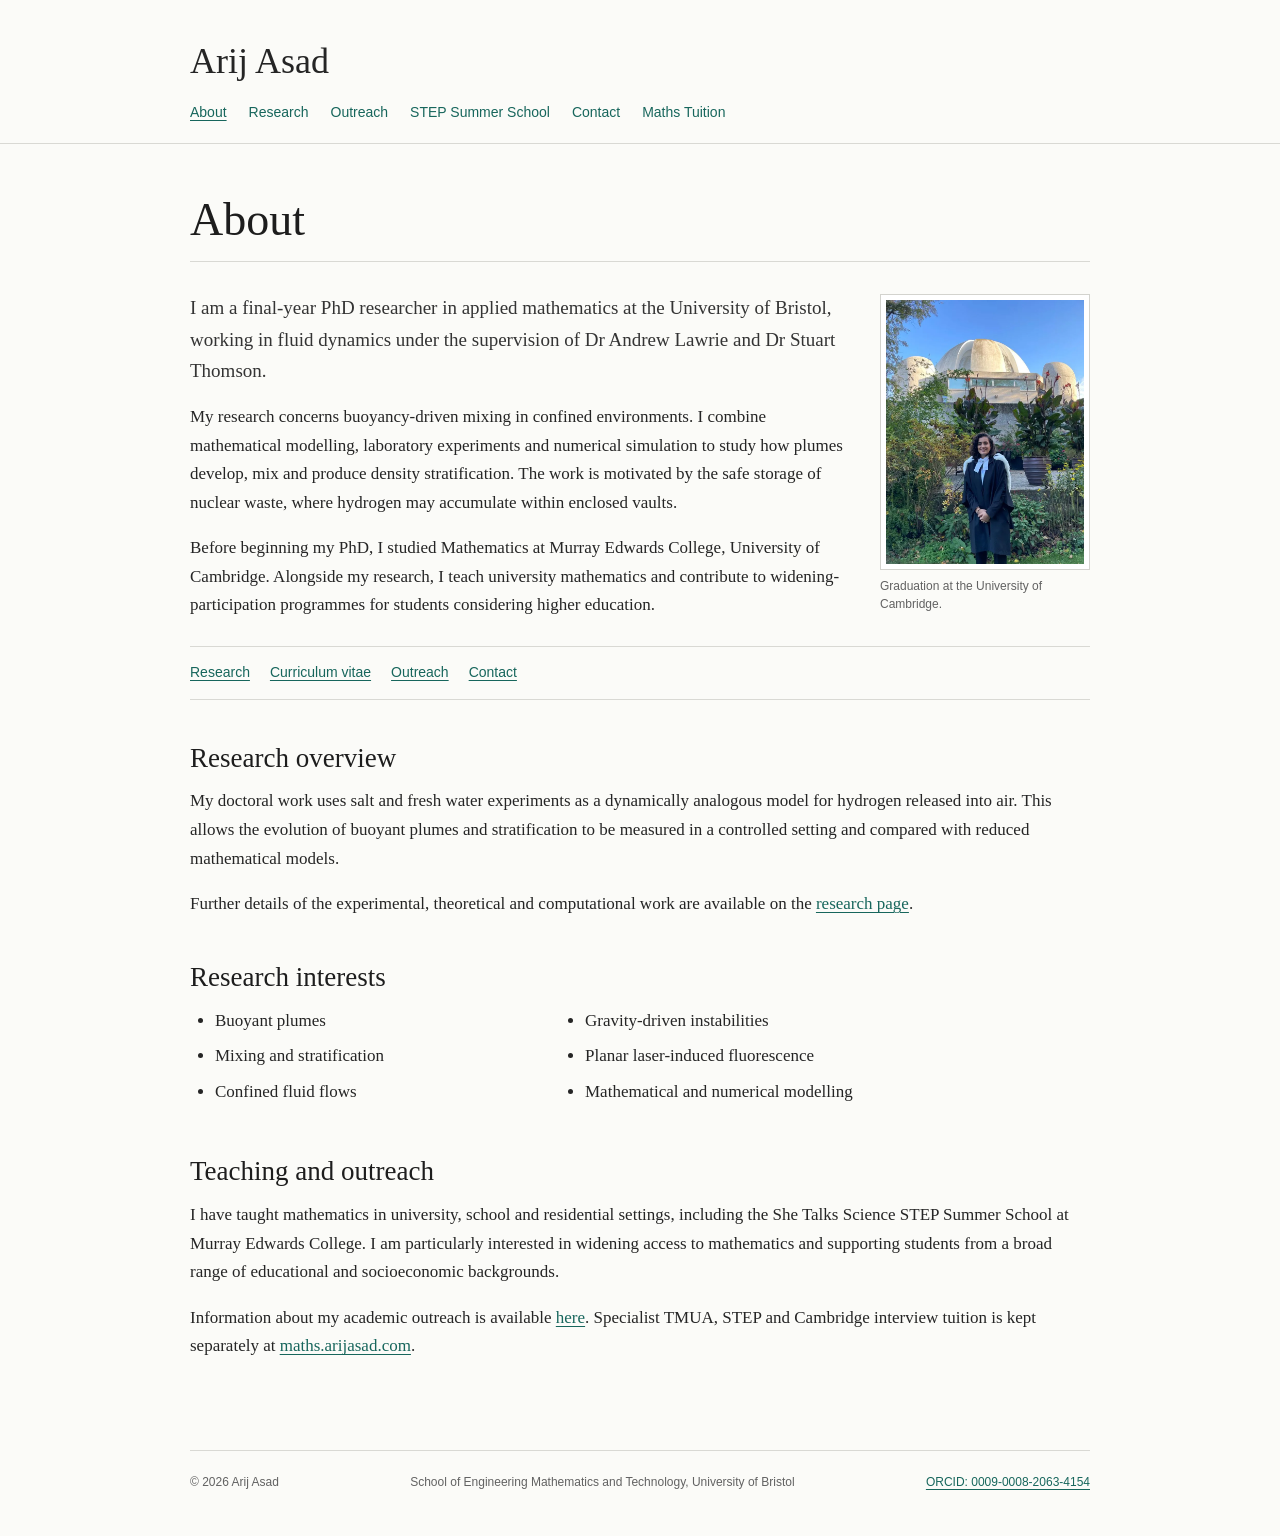
==== index.html @ 9c67d7ee "Connect GitHub to academic profile" ====
<!doctype html>
<html lang="en-GB">
<head>
  <meta charset="utf-8">
  <meta name="viewport" content="width=device-width, initial-scale=1">
  <title>Arij Asad | Applied Mathematics Researcher</title>
  <meta name="description" content="Academic website of Arij Asad, a fluid dynamics researcher at the University of Bristol.">
  <link rel="canonical" href="https://www.arijasad.com/">
  <link rel="icon" href="/favicon.svg" type="image/svg+xml">
  <link rel="stylesheet" href="/site.css">
  <meta property="og:type" content="website">
  <meta property="og:site_name" content="Arij Asad">
  <meta property="og:title" content="Arij Asad | Applied Mathematics Researcher">
  <meta property="og:description" content="Fluid dynamics research, university teaching and mathematics outreach.">
  <meta property="og:url" content="https://www.arijasad.com/">
  <meta property="og:image" content="https://www.arijasad.com/assets/turbulent-plume-research.webp">
  <script type="application/ld+json">
  {
    "@context": "https://schema.org",
    "@type": "ProfilePage",
    "url": "https://www.arijasad.com/",
    "mainEntity": {
      "@type": "Person",
      "name": "Arij Asad",
      "url": "https://www.arijasad.com/",
      "image": "https://www.arijasad.com/assets/arij-cambridge-graduation.webp",
      "jobTitle": "Applied Mathematics Researcher",
      "description": "Final-year PhD researcher in fluid dynamics at the University of Bristol.",
      "affiliation": {
        "@type": "CollegeOrUniversity",
        "name": "University of Bristol",
        "url": "https://www.bristol.ac.uk/"
      },
      "alumniOf": {
        "@type": "CollegeOrUniversity",
        "name": "University of Cambridge",
        "url": "https://www.cam.ac.uk/"
      },
      "sameAs": [
        "https://research-information.bris.ac.uk/en/persons/arij-asad/",
        "https://uk.linkedin.com/in/arij-asad-691b4318a",
        "https://orcid.org/0009-0008-2063-4154",
        "https://github.com/arijasadmaths-sudo"
      ],
      "knowsAbout": [
        "Fluid dynamics",
        "Buoyant plumes",
        "Mixing and stratification",
        "Applied mathematics"
      ]
    }
  }
  </script>
</head>
<body>
  <a class="skip-link" href="#main-content">Skip to content</a>
  <header class="site-header">
    <div class="site-width">
      <a class="site-name" href="/">Arij Asad</a>
      <nav aria-label="Main navigation">
        <a href="/" aria-current="page">About</a>
        <a href="/research/">Research</a>
        <a href="/outreach/">Outreach</a>
        <a href="/she-talks-science-step/">STEP Summer School</a>
        <a href="/contact/">Contact</a>
        <a href="https://maths.arijasad.com/">Maths Tuition</a>
      </nav>
    </div>
  </header>
  <div class="site-width">
    <main id="main-content">
      <h1>About</h1>
      <figure class="home-photo">
        <img src="/assets/arij-cambridge-graduation.webp" alt="Arij Asad at her University of Cambridge graduation" width="768" height="1024">
        <figcaption>Graduation at the University of Cambridge.</figcaption>
      </figure>
      <p class="intro">I am a final-year PhD researcher in applied mathematics at the University of Bristol, working in fluid dynamics under the supervision of Dr Andrew Lawrie and Dr Stuart Thomson.</p>
      <p>My research concerns buoyancy-driven mixing in confined environments. I combine mathematical modelling, laboratory experiments and numerical simulation to study how plumes develop, mix and produce density stratification. The work is motivated by the safe storage of nuclear waste, where hydrogen may accumulate within enclosed vaults.</p>
      <p>Before beginning my PhD, I studied Mathematics at Murray Edwards College, University of Cambridge. Alongside my research, I teach university mathematics and contribute to widening-participation programmes for students considering higher education.</p>
      <div class="quick-links">
        <a href="/research/">Research</a>
        <a href="/assets/arij-asad-cv.pdf">Curriculum vitae</a>
        <a href="/outreach/">Outreach</a>
        <a href="/contact/">Contact</a>
      </div>
      <h2>Research overview</h2>
      <p>My doctoral work uses salt and fresh water experiments as a dynamically analogous model for hydrogen released into air. This allows the evolution of buoyant plumes and stratification to be measured in a controlled setting and compared with reduced mathematical models.</p>
      <p>Further details of the experimental, theoretical and computational work are available on the <a href="/research/">research page</a>.</p>
      <h2>Research interests</h2>
      <ul class="interest-list">
        <li>Buoyant plumes</li><li>Mixing and stratification</li><li>Confined fluid flows</li><li>Gravity-driven instabilities</li><li>Planar laser-induced fluorescence</li><li>Mathematical and numerical modelling</li>
      </ul>
      <h2>Teaching and outreach</h2>
      <p>I have taught mathematics in university, school and residential settings, including the She Talks Science STEP Summer School at Murray Edwards College. I am particularly interested in widening access to mathematics and supporting students from a broad range of educational and socioeconomic backgrounds.</p>
      <p>Information about my academic outreach is available <a href="/outreach/">here</a>. Specialist TMUA, STEP and Cambridge interview tuition is kept separately at <a href="https://maths.arijasad.com/">maths.arijasad.com</a>.</p>
    </main>
  </div>
  <footer class="site-footer site-width">
    <p>© 2026 Arij Asad</p>
    <p>School of Engineering Mathematics and Technology, University of Bristol</p>
    <p><a href="https://orcid.org/0009-0008-2063-4154" rel="me">ORCID: 0009-0008-2063-4154</a></p>
  </footer>
</body>
</html>
---- site.css ----
:root {
  --text: #252525;
  --muted: #626262;
  --link: #17665c;
  --link-dark: #0e4d45;
  --rule: #d9d9d4;
  --background: #fbfbf8;
  --soft: #f1f3ef;
  --serif: Georgia, "Times New Roman", serif;
  --sans: Arial, Helvetica, sans-serif;
}

* { box-sizing: border-box; }
html { scroll-behavior: smooth; }
body {
  margin: 0;
  background: var(--background);
  color: var(--text);
  font-family: var(--serif);
  font-size: 17px;
  line-height: 1.68;
  -webkit-font-smoothing: antialiased;
}

a { color: var(--link); text-underline-offset: 3px; }
a:hover, a:focus-visible { color: var(--link-dark); }
img { display: block; max-width: 100%; height: auto; }

.skip-link {
  position: absolute;
  left: -9999px;
  top: 8px;
  padding: 8px 12px;
  background: white;
  z-index: 10;
}
.skip-link:focus { left: 8px; }

.site-width {
  width: min(900px, calc(100% - 42px));
  margin-inline: auto;
}

.site-header {
  padding: 42px 0 19px;
  border-bottom: 1px solid var(--rule);
}

.site-name {
  color: var(--text);
  font-size: 36px;
  line-height: 1.1;
  text-decoration: none;
}

.site-header nav {
  display: flex;
  flex-wrap: wrap;
  gap: 7px 22px;
  margin-top: 18px;
  font-family: var(--sans);
  font-size: 14px;
}

.site-header nav a { color: var(--link); text-decoration: none; }
.site-header nav a:hover,
.site-header nav a:focus-visible,
.site-header nav a[aria-current="page"] { text-decoration: underline; }

main { padding: 48px 0 72px; }

h1, h2, h3 {
  color: #1d1d1d;
  font-family: var(--serif);
  font-weight: 400;
  line-height: 1.22;
}

h1 {
  margin: 0 0 30px;
  padding-bottom: 13px;
  border-bottom: 1px solid var(--rule);
  font-size: clamp(34px, 5vw, 46px);
}

h2 { margin: 42px 0 13px; font-size: 27px; }
h3 { margin: 29px 0 8px; font-size: 20px; }
p { margin: 0 0 17px; }
ul, ol { margin: 8px 0 22px; padding-left: 25px; }
li { margin-bottom: 7px; }

.intro { color: #343434; font-size: 19px; line-height: 1.65; }

.home-photo { float: right; width: 210px; margin: 2px 0 22px 34px; }
.home-photo img,
.content-image img { border: 1px solid #d3d3ce; padding: 5px; background: white; }

figure { margin: 30px 0; }
figcaption {
  margin-top: 7px;
  color: var(--muted);
  font-family: var(--sans);
  font-size: 12px;
  line-height: 1.5;
}

.content-image { width: min(100%, 650px); }
.content-image.medium { width: min(100%, 560px); }
.content-image.small { width: min(100%, 430px); }

.quick-links {
  display: flex;
  flex-wrap: wrap;
  gap: 8px 20px;
  margin: 26px 0 34px;
  padding: 14px 0;
  border-top: 1px solid var(--rule);
  border-bottom: 1px solid var(--rule);
  font-family: var(--sans);
  font-size: 14px;
}

.interest-list { columns: 2; column-gap: 45px; max-width: 720px; }
.detail-list { margin: 18px 0 28px; }
.detail-list dt {
  float: left;
  clear: left;
  width: 115px;
  color: var(--muted);
  font-family: var(--sans);
  font-size: 13px;
}
.detail-list dd { margin: 0 0 8px 125px; }

.research-note {
  margin: 25px 0;
  padding: 18px 21px;
  border-left: 3px solid var(--link);
  background: var(--soft);
}

.publication-list { padding-left: 23px; }
.publication-list li { margin-bottom: 13px; }
.plain-sections section + section {
  margin-top: 39px;
  padding-top: 1px;
  border-top: 1px solid var(--rule);
}
.programme { margin-bottom: 25px; }
.programme h3 { margin-bottom: 5px; }
.programme p { margin-bottom: 8px; }

.contact-block {
  margin: 28px 0;
  padding: 20px 23px;
  background: var(--soft);
  border: 1px solid #dfe3dc;
}
.contact-block h2 { margin-top: 0; }
.contact-block p:last-child { margin-bottom: 0; }

.site-footer {
  display: flex;
  justify-content: space-between;
  gap: 25px;
  padding: 22px 0 45px;
  border-top: 1px solid var(--rule);
  color: var(--muted);
  font-family: var(--sans);
  font-size: 12px;
  line-height: 1.5;
}
.site-footer p { margin: 0; }

@media (max-width: 650px) {
  body { font-size: 16px; }
  .site-width { width: min(100% - 30px, 900px); }
  .site-header { padding-top: 28px; }
  .site-name { font-size: 31px; }
  main { padding-top: 35px; }
  h1 { font-size: 34px; }
  h2 { font-size: 24px; }
  .home-photo { float: none; width: min(230px, 70%); margin: 0 0 27px; }
  .interest-list { columns: 1; }
  .detail-list dt { float: none; width: auto; margin-bottom: 1px; }
  .detail-list dd { margin-left: 0; margin-bottom: 12px; }
  .site-footer { display: block; }
  .site-footer p + p { margin-top: 7px; }
}
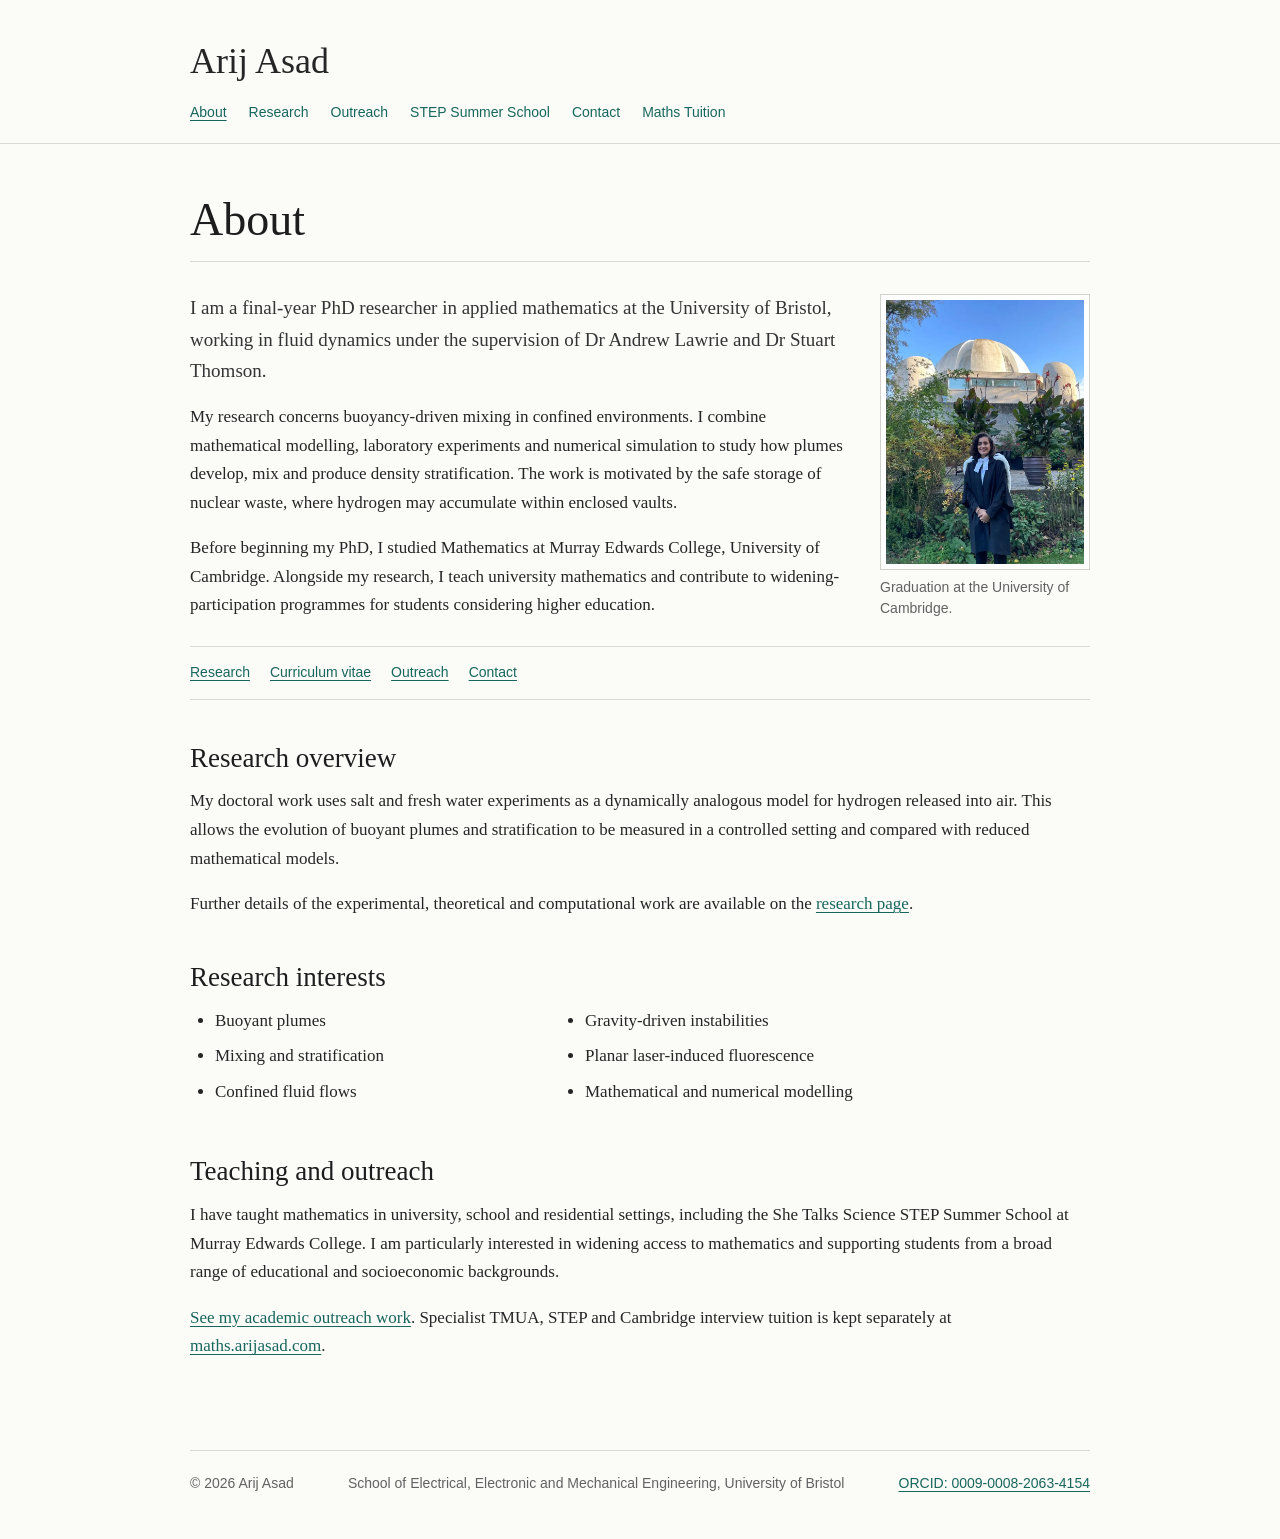
==== commit 01d57b70: "Update academic profile content and accessibility" ====
--- a/index.html
+++ b/index.html
@@ -13,7 +13,11 @@
   <meta property="og:title" content="Arij Asad | Applied Mathematics Researcher">
   <meta property="og:description" content="Fluid dynamics research, university teaching and mathematics outreach.">
   <meta property="og:url" content="https://www.arijasad.com/">
-  <meta property="og:image" content="https://www.arijasad.com/assets/turbulent-plume-research.webp">
+  <meta property="og:image" content="https://www.arijasad.com/assets/social-preview.png">
+  <meta name="twitter:card" content="summary_large_image">
+  <meta name="twitter:title" content="Arij Asad | Applied Mathematics Researcher">
+  <meta name="twitter:description" content="Fluid dynamics research, university teaching and mathematics outreach.">
+  <meta name="twitter:image" content="https://www.arijasad.com/assets/social-preview.png">
   <script type="application/ld+json">
   {
     "@context": "https://schema.org",
@@ -92,12 +96,12 @@
       </ul>
       <h2>Teaching and outreach</h2>
       <p>I have taught mathematics in university, school and residential settings, including the She Talks Science STEP Summer School at Murray Edwards College. I am particularly interested in widening access to mathematics and supporting students from a broad range of educational and socioeconomic backgrounds.</p>
-      <p>Information about my academic outreach is available <a href="/outreach/">here</a>. Specialist TMUA, STEP and Cambridge interview tuition is kept separately at <a href="https://maths.arijasad.com/">maths.arijasad.com</a>.</p>
+      <p><a href="/outreach/">See my academic outreach work</a>. Specialist TMUA, STEP and Cambridge interview tuition is kept separately at <a href="https://maths.arijasad.com/">maths.arijasad.com</a>.</p>
     </main>
   </div>
   <footer class="site-footer site-width">
     <p>© 2026 Arij Asad</p>
-    <p>School of Engineering Mathematics and Technology, University of Bristol</p>
+    <p>School of Electrical, Electronic and Mechanical Engineering, University of Bristol</p>
     <p><a href="https://orcid.org/0009-0008-2063-4154" rel="me">ORCID: 0009-0008-2063-4154</a></p>
   </footer>
 </body>
--- a/site.css
+++ b/site.css
@@ -100,7 +100,7 @@
   margin-top: 7px;
   color: var(--muted);
   font-family: var(--sans);
-  font-size: 12px;
+  font-size: 14px;
   line-height: 1.5;
 }
 
@@ -167,7 +167,7 @@
   border-top: 1px solid var(--rule);
   color: var(--muted);
   font-family: var(--sans);
-  font-size: 12px;
+  font-size: 14px;
   line-height: 1.5;
 }
 .site-footer p { margin: 0; }
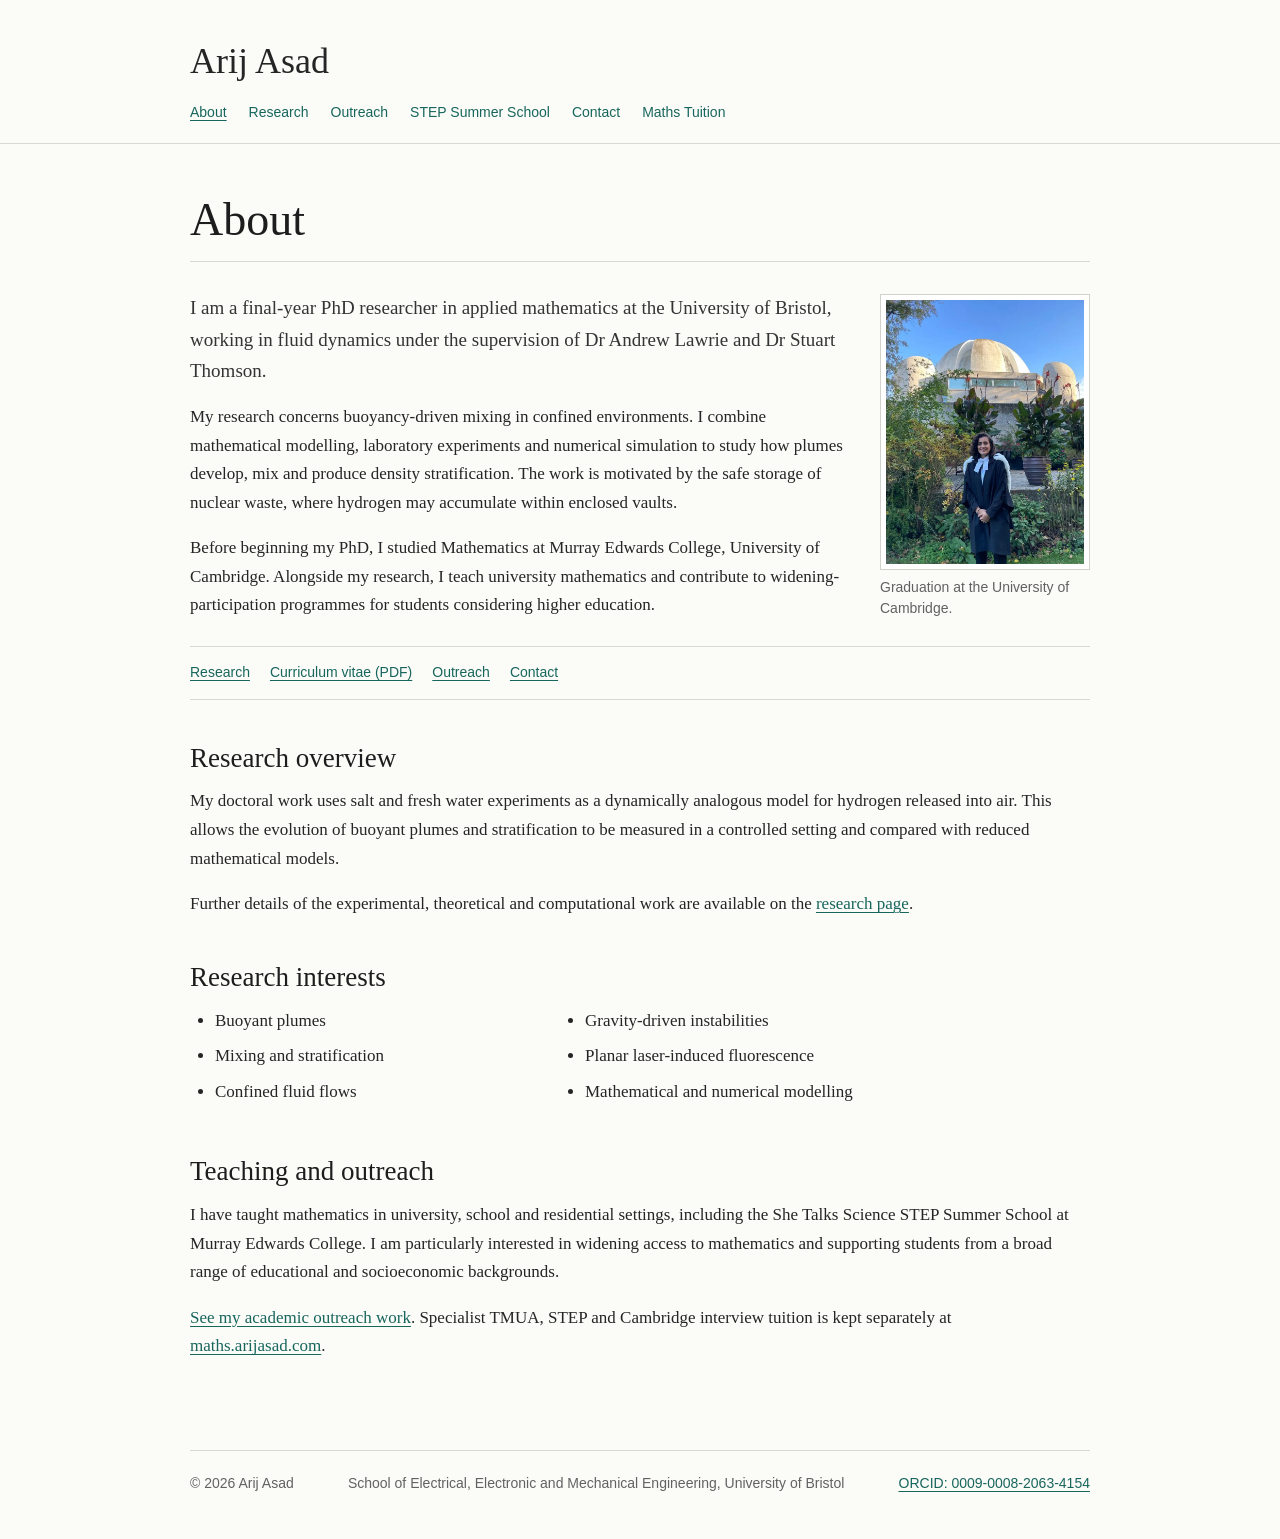
==== commit de8740f8: "Identify curriculum vitae download as PDF" ====
--- a/index.html
+++ b/index.html
@@ -83,7 +83,7 @@
       <p>Before beginning my PhD, I studied Mathematics at Murray Edwards College, University of Cambridge. Alongside my research, I teach university mathematics and contribute to widening-participation programmes for students considering higher education.</p>
       <div class="quick-links">
         <a href="/research/">Research</a>
-        <a href="/assets/arij-asad-cv.pdf">Curriculum vitae</a>
+        <a href="/assets/arij-asad-cv.pdf">Curriculum vitae (PDF)</a>
         <a href="/outreach/">Outreach</a>
         <a href="/contact/">Contact</a>
       </div>
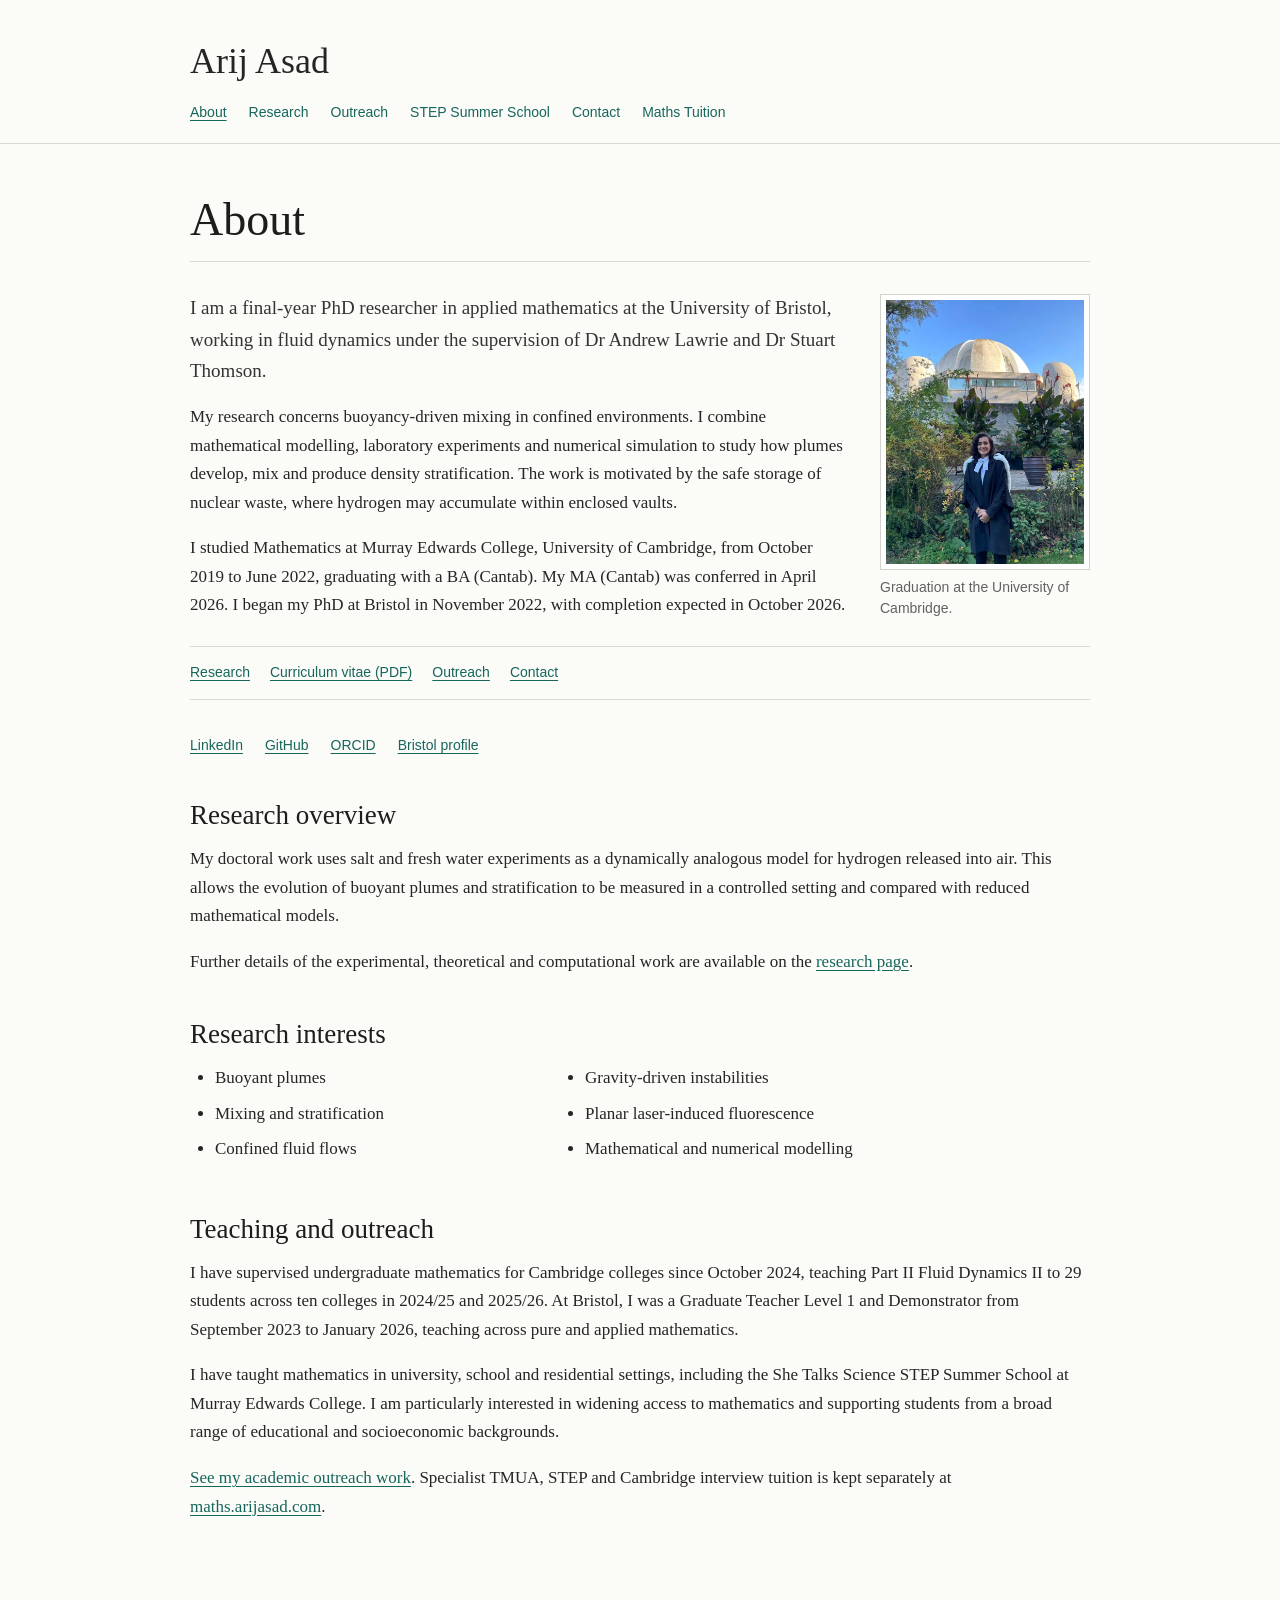
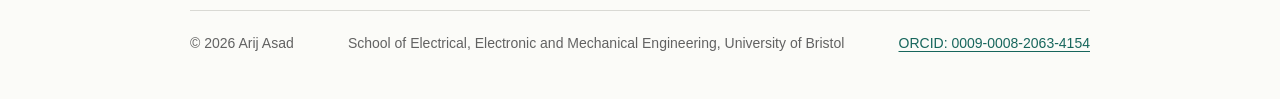
==== commit b025973d: "Replace CV and align academic biography, research and outreach with final CV" ====
--- a/index.html
+++ b/index.html
@@ -42,7 +42,7 @@
       },
       "sameAs": [
         "https://research-information.bris.ac.uk/en/persons/arij-asad/",
-        "https://uk.linkedin.com/in/arij-asad-691b4318a",
+        "https://www.linkedin.com/in/arij-asad-691b4318a/",
         "https://orcid.org/0009-0008-2063-4154",
         "https://github.com/arijasadmaths-sudo"
       ],
@@ -80,13 +80,19 @@
       </figure>
       <p class="intro">I am a final-year PhD researcher in applied mathematics at the University of Bristol, working in fluid dynamics under the supervision of Dr Andrew Lawrie and Dr Stuart Thomson.</p>
       <p>My research concerns buoyancy-driven mixing in confined environments. I combine mathematical modelling, laboratory experiments and numerical simulation to study how plumes develop, mix and produce density stratification. The work is motivated by the safe storage of nuclear waste, where hydrogen may accumulate within enclosed vaults.</p>
-      <p>Before beginning my PhD, I studied Mathematics at Murray Edwards College, University of Cambridge. Alongside my research, I teach university mathematics and contribute to widening-participation programmes for students considering higher education.</p>
+      <p>I studied Mathematics at Murray Edwards College, University of Cambridge, from October 2019 to June 2022, graduating with a BA (Cantab). My MA (Cantab) was conferred in April 2026. I began my PhD at Bristol in November 2022, with completion expected in October 2026.</p>
       <div class="quick-links">
         <a href="/research/">Research</a>
         <a href="/assets/arij-asad-cv.pdf">Curriculum vitae (PDF)</a>
         <a href="/outreach/">Outreach</a>
         <a href="/contact/">Contact</a>
       </div>
+      <ul class="profile-links" aria-label="Professional profiles">
+        <li><a href="https://www.linkedin.com/in/arij-asad-691b4318a/" rel="me">LinkedIn</a></li>
+        <li><a href="https://github.com/arijasadmaths-sudo" rel="me">GitHub</a></li>
+        <li><a href="https://orcid.org/0009-0008-2063-4154" rel="me">ORCID</a></li>
+        <li><a href="https://research-information.bris.ac.uk/en/persons/arij-asad/" rel="me">Bristol profile</a></li>
+      </ul>
       <h2>Research overview</h2>
       <p>My doctoral work uses salt and fresh water experiments as a dynamically analogous model for hydrogen released into air. This allows the evolution of buoyant plumes and stratification to be measured in a controlled setting and compared with reduced mathematical models.</p>
       <p>Further details of the experimental, theoretical and computational work are available on the <a href="/research/">research page</a>.</p>
@@ -95,6 +101,7 @@
         <li>Buoyant plumes</li><li>Mixing and stratification</li><li>Confined fluid flows</li><li>Gravity-driven instabilities</li><li>Planar laser-induced fluorescence</li><li>Mathematical and numerical modelling</li>
       </ul>
       <h2>Teaching and outreach</h2>
+      <p>I have supervised undergraduate mathematics for Cambridge colleges since October 2024, teaching Part II Fluid Dynamics II to 29 students across ten colleges in 2024/25 and 2025/26. At Bristol, I was a Graduate Teacher Level 1 and Demonstrator from September 2023 to January 2026, teaching across pure and applied mathematics.</p>
       <p>I have taught mathematics in university, school and residential settings, including the She Talks Science STEP Summer School at Murray Edwards College. I am particularly interested in widening access to mathematics and supporting students from a broad range of educational and socioeconomic backgrounds.</p>
       <p><a href="/outreach/">See my academic outreach work</a>. Specialist TMUA, STEP and Cambridge interview tuition is kept separately at <a href="https://maths.arijasad.com/">maths.arijasad.com</a>.</p>
     </main>
--- a/site.css
+++ b/site.css
@@ -171,6 +171,17 @@
   line-height: 1.5;
 }
 .site-footer p { margin: 0; }
+
+.profile-links {
+  display: flex;
+  flex-wrap: wrap;
+  gap: 8px 22px;
+  padding: 0;
+  list-style: none;
+  font-family: var(--sans);
+  font-size: 14px;
+}
+.profile-links li { margin: 0; }
 
 @media (max-width: 650px) {
   body { font-size: 16px; }
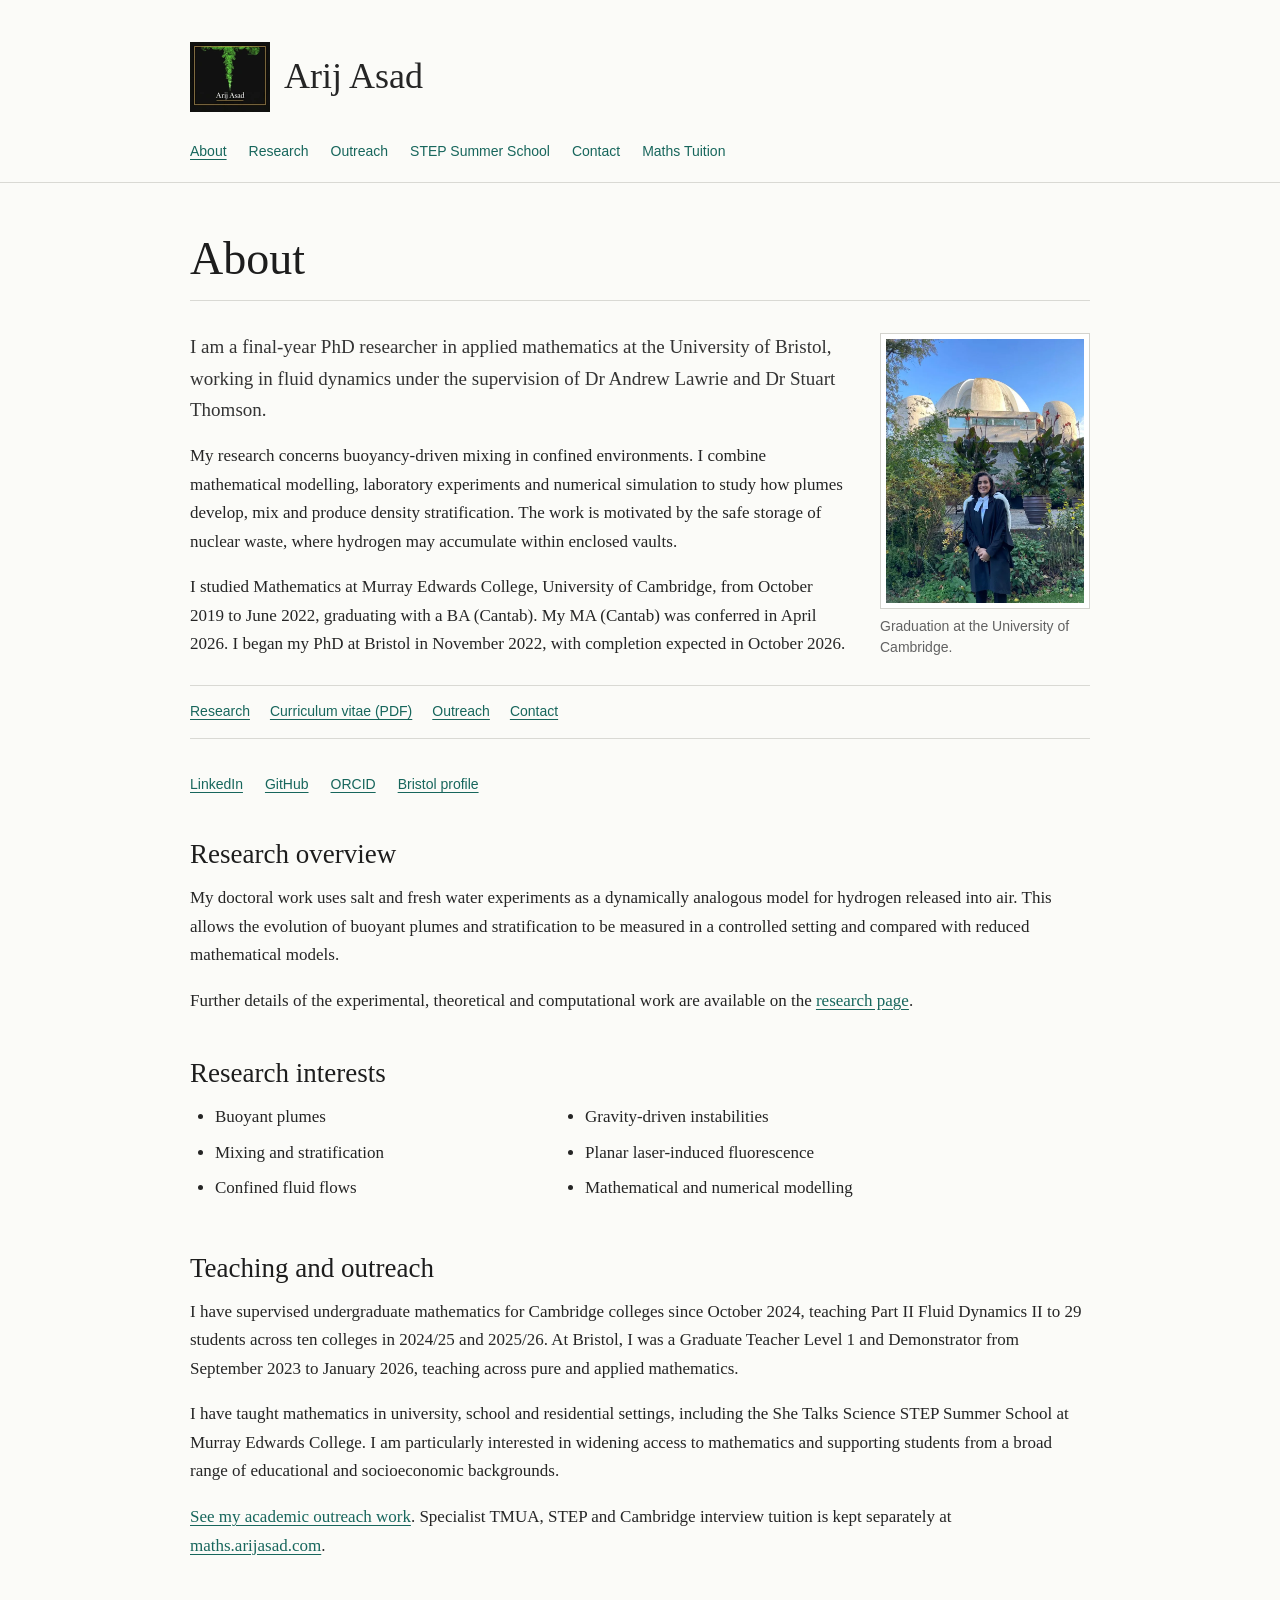
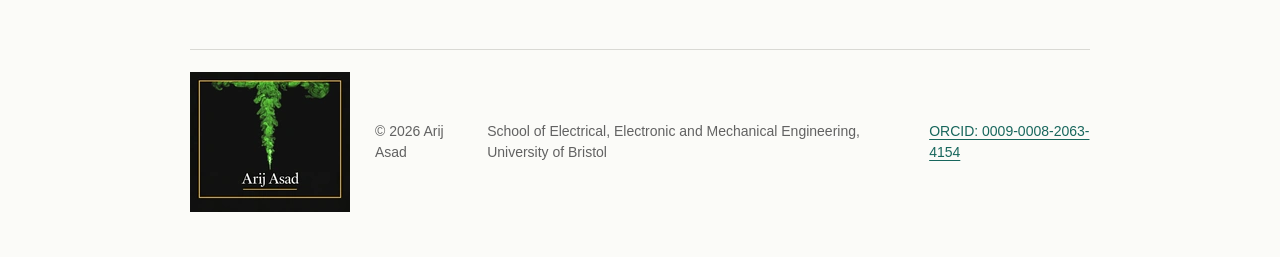
==== commit e454a42f: "Add final plume logo to site headers and footers" ====
--- a/index.html
+++ b/index.html
@@ -7,7 +7,7 @@
   <meta name="description" content="Academic website of Arij Asad, a fluid dynamics researcher at the University of Bristol.">
   <link rel="canonical" href="https://www.arijasad.com/">
   <link rel="icon" href="/favicon.svg" type="image/svg+xml">
-  <link rel="stylesheet" href="/site.css">
+  <link rel="stylesheet" href="/site.css?v=ca6dcce002">
   <meta property="og:type" content="website">
   <meta property="og:site_name" content="Arij Asad">
   <meta property="og:title" content="Arij Asad | Applied Mathematics Researcher">
@@ -60,7 +60,7 @@
   <a class="skip-link" href="#main-content">Skip to content</a>
   <header class="site-header">
     <div class="site-width">
-      <a class="site-name" href="/">Arij Asad</a>
+      <a class="site-name" href="/"><img class="brand-logo" src="/assets/arij-asad-logo-160.webp" width="160" height="140" alt="" decoding="async"><span>Arij Asad</span></a>
       <nav aria-label="Main navigation">
         <a href="/" aria-current="page">About</a>
         <a href="/research/">Research</a>
@@ -106,7 +106,7 @@
       <p><a href="/outreach/">See my academic outreach work</a>. Specialist TMUA, STEP and Cambridge interview tuition is kept separately at <a href="https://maths.arijasad.com/">maths.arijasad.com</a>.</p>
     </main>
   </div>
-  <footer class="site-footer site-width">
+  <footer class="site-footer site-width"><a class="footer-logo" href="/" aria-label="Arij Asad home"><img src="/assets/arij-asad-logo-384.webp" srcset="/assets/arij-asad-logo-160.webp 160w, /assets/arij-asad-logo-384.webp 384w" sizes="160px" width="384" height="337" alt="Arij Asad" loading="lazy" decoding="async"></a>
     <p>© 2026 Arij Asad</p>
     <p>School of Electrical, Electronic and Mechanical Engineering, University of Bristol</p>
     <p><a href="https://orcid.org/0009-0008-2063-4154" rel="me">ORCID: 0009-0008-2063-4154</a></p>
--- a/site.css
+++ b/site.css
@@ -47,11 +47,35 @@
 }
 
 .site-name {
+  display: inline-flex;
+  align-items: center;
+  gap: 14px;
   color: var(--text);
   font-size: 36px;
   line-height: 1.1;
   text-decoration: none;
 }
+
+.site-name .brand-logo {
+  width: 80px;
+  height: 70px;
+  flex: 0 0 80px;
+}
+
+.site-name:focus-visible,
+.footer-logo:focus-visible {
+  outline: 3px solid var(--link);
+  outline-offset: 5px;
+}
+
+.footer-logo {
+  display: block;
+  width: 160px;
+  max-width: 100%;
+  flex: 0 0 160px;
+}
+
+.footer-logo img { width: 100%; height: auto; }
 
 .site-header nav {
   display: flex;
@@ -161,6 +185,7 @@
 
 .site-footer {
   display: flex;
+  align-items: center;
   justify-content: space-between;
   gap: 25px;
   padding: 22px 0 45px;
@@ -188,6 +213,7 @@
   .site-width { width: min(100% - 30px, 900px); }
   .site-header { padding-top: 28px; }
   .site-name { font-size: 31px; }
+  .site-name .brand-logo { width: 64px; height: 56px; flex-basis: 64px; }
   main { padding-top: 35px; }
   h1 { font-size: 34px; }
   h2 { font-size: 24px; }
@@ -196,5 +222,6 @@
   .detail-list dt { float: none; width: auto; margin-bottom: 1px; }
   .detail-list dd { margin-left: 0; margin-bottom: 12px; }
   .site-footer { display: block; }
+  .site-footer .footer-logo { margin-bottom: 18px; }
   .site-footer p + p { margin-top: 7px; }
 }
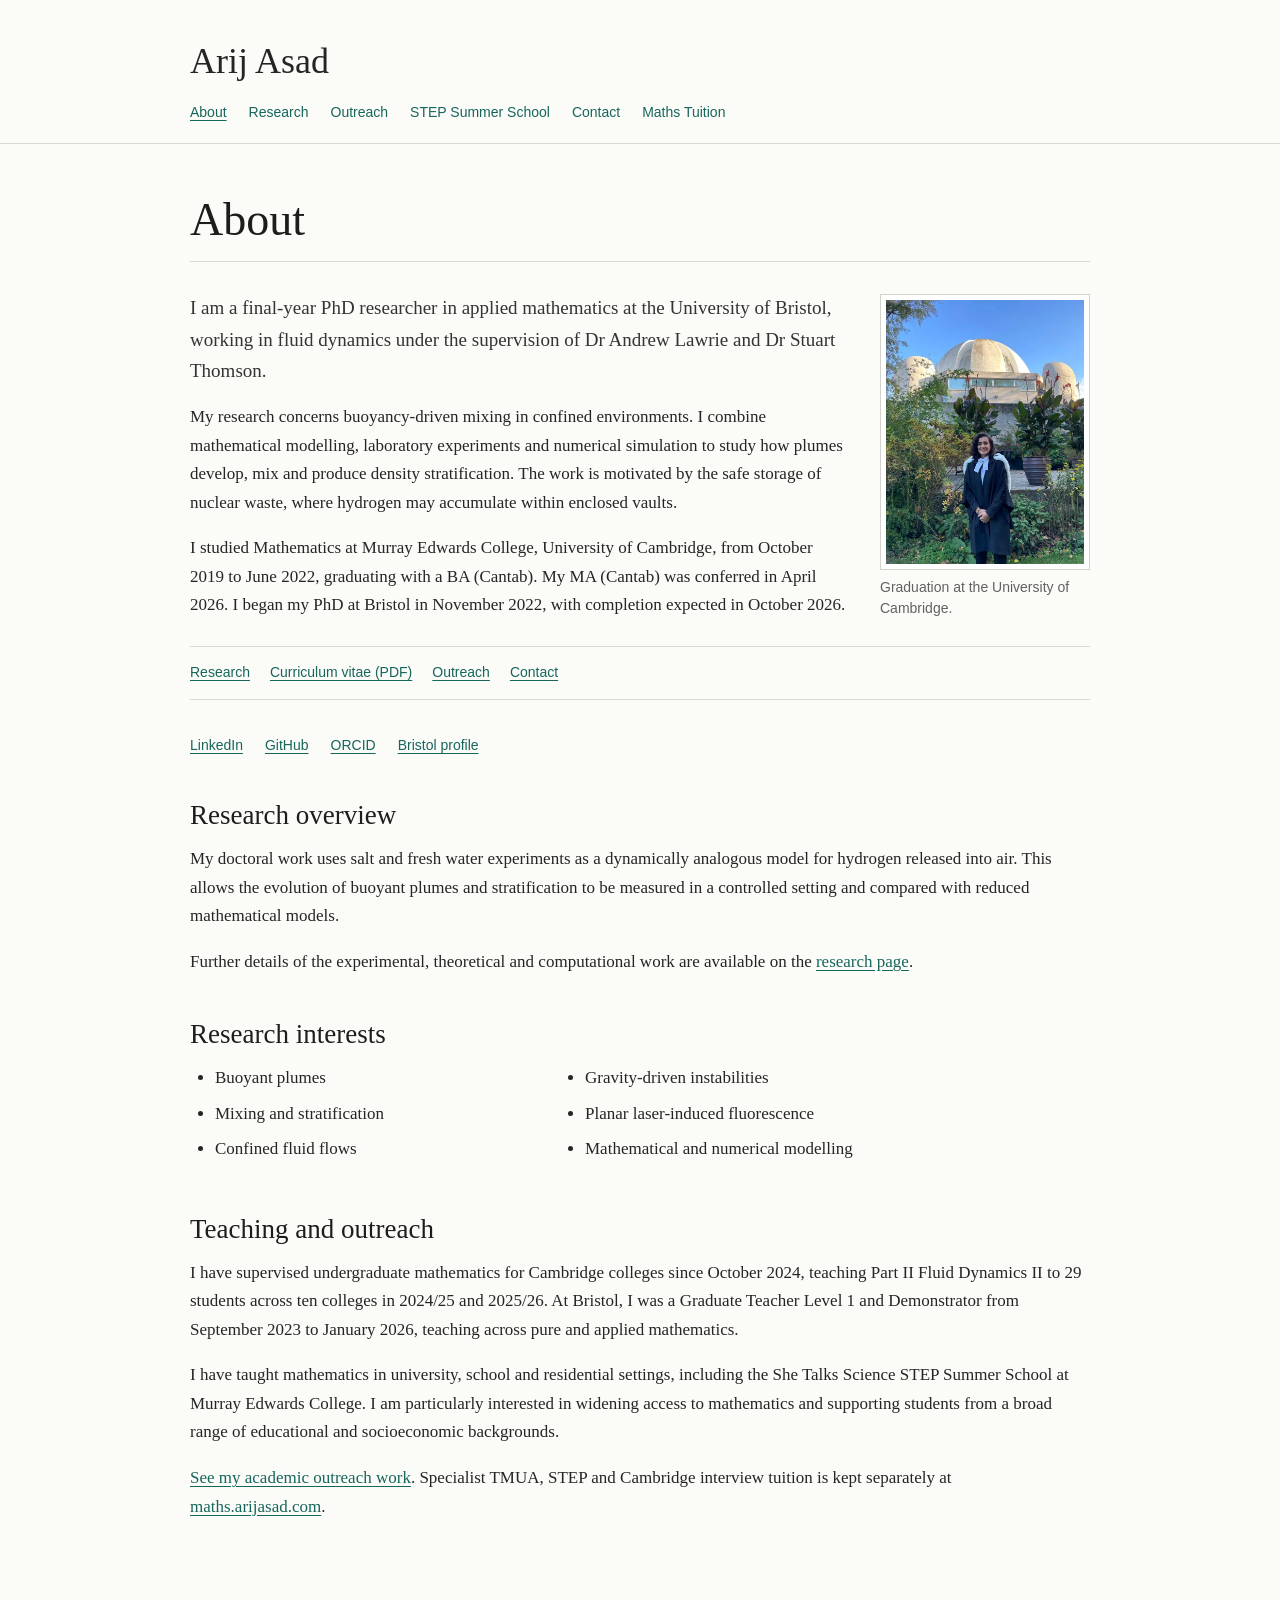
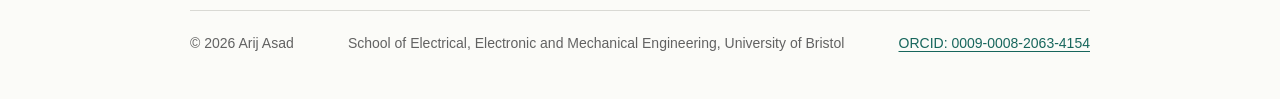
==== commit 41f7e644: "Restore text branding and use plume logo as browser favicon" ====
--- a/index.html
+++ b/index.html
@@ -6,8 +6,10 @@
   <title>Arij Asad | Applied Mathematics Researcher</title>
   <meta name="description" content="Academic website of Arij Asad, a fluid dynamics researcher at the University of Bristol.">
   <link rel="canonical" href="https://www.arijasad.com/">
-  <link rel="icon" href="/favicon.svg" type="image/svg+xml">
-  <link rel="stylesheet" href="/site.css?v=ca6dcce002">
+  <link rel="icon" href="/favicon.ico?v=dd9f0d4a0c" sizes="16x16 32x32 48x48 64x64">
+<link rel="icon" href="/plume-favicon-32.png" type="image/png" sizes="32x32">
+<link rel="icon" href="/plume-favicon-64.png" type="image/png" sizes="64x64">
+  <link rel="stylesheet" href="/site.css">
   <meta property="og:type" content="website">
   <meta property="og:site_name" content="Arij Asad">
   <meta property="og:title" content="Arij Asad | Applied Mathematics Researcher">
@@ -60,7 +62,7 @@
   <a class="skip-link" href="#main-content">Skip to content</a>
   <header class="site-header">
     <div class="site-width">
-      <a class="site-name" href="/"><img class="brand-logo" src="/assets/arij-asad-logo-160.webp" width="160" height="140" alt="" decoding="async"><span>Arij Asad</span></a>
+      <a class="site-name" href="/">Arij Asad</a>
       <nav aria-label="Main navigation">
         <a href="/" aria-current="page">About</a>
         <a href="/research/">Research</a>
@@ -106,7 +108,7 @@
       <p><a href="/outreach/">See my academic outreach work</a>. Specialist TMUA, STEP and Cambridge interview tuition is kept separately at <a href="https://maths.arijasad.com/">maths.arijasad.com</a>.</p>
     </main>
   </div>
-  <footer class="site-footer site-width"><a class="footer-logo" href="/" aria-label="Arij Asad home"><img src="/assets/arij-asad-logo-384.webp" srcset="/assets/arij-asad-logo-160.webp 160w, /assets/arij-asad-logo-384.webp 384w" sizes="160px" width="384" height="337" alt="Arij Asad" loading="lazy" decoding="async"></a>
+  <footer class="site-footer site-width">
     <p>© 2026 Arij Asad</p>
     <p>School of Electrical, Electronic and Mechanical Engineering, University of Bristol</p>
     <p><a href="https://orcid.org/0009-0008-2063-4154" rel="me">ORCID: 0009-0008-2063-4154</a></p>
--- a/site.css
+++ b/site.css
@@ -47,35 +47,11 @@
 }
 
 .site-name {
-  display: inline-flex;
-  align-items: center;
-  gap: 14px;
   color: var(--text);
   font-size: 36px;
   line-height: 1.1;
   text-decoration: none;
 }
-
-.site-name .brand-logo {
-  width: 80px;
-  height: 70px;
-  flex: 0 0 80px;
-}
-
-.site-name:focus-visible,
-.footer-logo:focus-visible {
-  outline: 3px solid var(--link);
-  outline-offset: 5px;
-}
-
-.footer-logo {
-  display: block;
-  width: 160px;
-  max-width: 100%;
-  flex: 0 0 160px;
-}
-
-.footer-logo img { width: 100%; height: auto; }
 
 .site-header nav {
   display: flex;
@@ -185,7 +161,6 @@
 
 .site-footer {
   display: flex;
-  align-items: center;
   justify-content: space-between;
   gap: 25px;
   padding: 22px 0 45px;
@@ -213,7 +188,6 @@
   .site-width { width: min(100% - 30px, 900px); }
   .site-header { padding-top: 28px; }
   .site-name { font-size: 31px; }
-  .site-name .brand-logo { width: 64px; height: 56px; flex-basis: 64px; }
   main { padding-top: 35px; }
   h1 { font-size: 34px; }
   h2 { font-size: 24px; }
@@ -222,6 +196,5 @@
   .detail-list dt { float: none; width: auto; margin-bottom: 1px; }
   .detail-list dd { margin-left: 0; margin-bottom: 12px; }
   .site-footer { display: block; }
-  .site-footer .footer-logo { margin-bottom: 18px; }
   .site-footer p + p { margin-top: 7px; }
 }
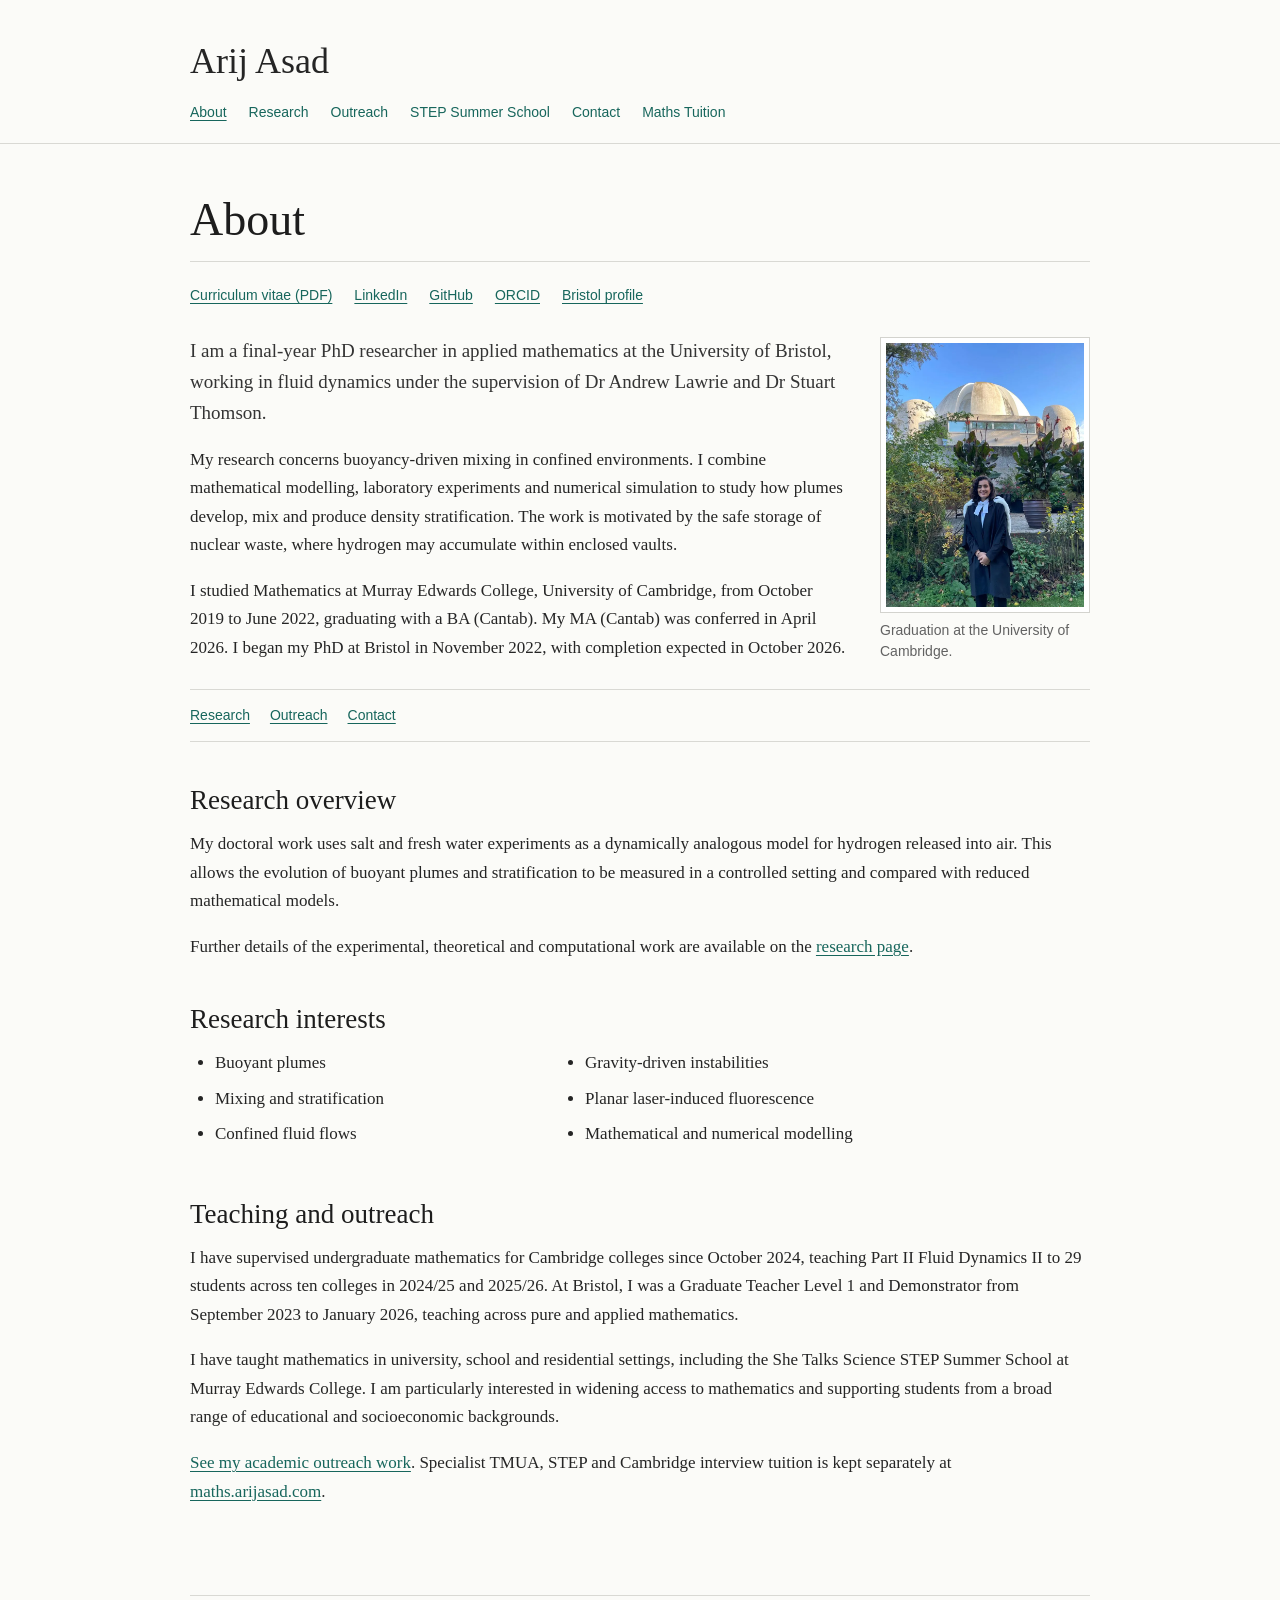
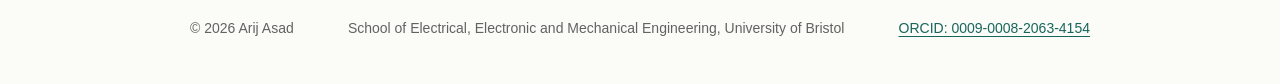
==== commit eb92c4dc: "Group CV and professional links beneath the homepage heading" ====
--- a/index.html
+++ b/index.html
@@ -76,6 +76,13 @@
   <div class="site-width">
     <main id="main-content">
       <h1>About</h1>
+      <ul class="profile-links home-profile-links" aria-label="Curriculum vitae and professional profiles">
+        <li><a href="/assets/arij-asad-cv.pdf">Curriculum vitae (PDF)</a></li>
+        <li><a href="https://www.linkedin.com/in/arij-asad-691b4318a/" rel="me">LinkedIn</a></li>
+        <li><a href="https://github.com/arijasadmaths-sudo" rel="me">GitHub</a></li>
+        <li><a href="https://orcid.org/0009-0008-2063-4154" rel="me">ORCID</a></li>
+        <li><a href="https://research-information.bris.ac.uk/en/persons/arij-asad/" rel="me">Bristol profile</a></li>
+      </ul>
       <figure class="home-photo">
         <img src="/assets/arij-cambridge-graduation.webp" alt="Arij Asad at her University of Cambridge graduation" width="768" height="1024">
         <figcaption>Graduation at the University of Cambridge.</figcaption>
@@ -85,16 +92,9 @@
       <p>I studied Mathematics at Murray Edwards College, University of Cambridge, from October 2019 to June 2022, graduating with a BA (Cantab). My MA (Cantab) was conferred in April 2026. I began my PhD at Bristol in November 2022, with completion expected in October 2026.</p>
       <div class="quick-links">
         <a href="/research/">Research</a>
-        <a href="/assets/arij-asad-cv.pdf">Curriculum vitae (PDF)</a>
         <a href="/outreach/">Outreach</a>
         <a href="/contact/">Contact</a>
       </div>
-      <ul class="profile-links" aria-label="Professional profiles">
-        <li><a href="https://www.linkedin.com/in/arij-asad-691b4318a/" rel="me">LinkedIn</a></li>
-        <li><a href="https://github.com/arijasadmaths-sudo" rel="me">GitHub</a></li>
-        <li><a href="https://orcid.org/0009-0008-2063-4154" rel="me">ORCID</a></li>
-        <li><a href="https://research-information.bris.ac.uk/en/persons/arij-asad/" rel="me">Bristol profile</a></li>
-      </ul>
       <h2>Research overview</h2>
       <p>My doctoral work uses salt and fresh water experiments as a dynamically analogous model for hydrogen released into air. This allows the evolution of buoyant plumes and stratification to be measured in a controlled setting and compared with reduced mathematical models.</p>
       <p>Further details of the experimental, theoretical and computational work are available on the <a href="/research/">research page</a>.</p>
--- a/site.css
+++ b/site.css
@@ -182,6 +182,7 @@
   font-size: 14px;
 }
 .profile-links li { margin: 0; }
+.home-profile-links { margin: -8px 0 27px; }
 
 @media (max-width: 650px) {
   body { font-size: 16px; }
